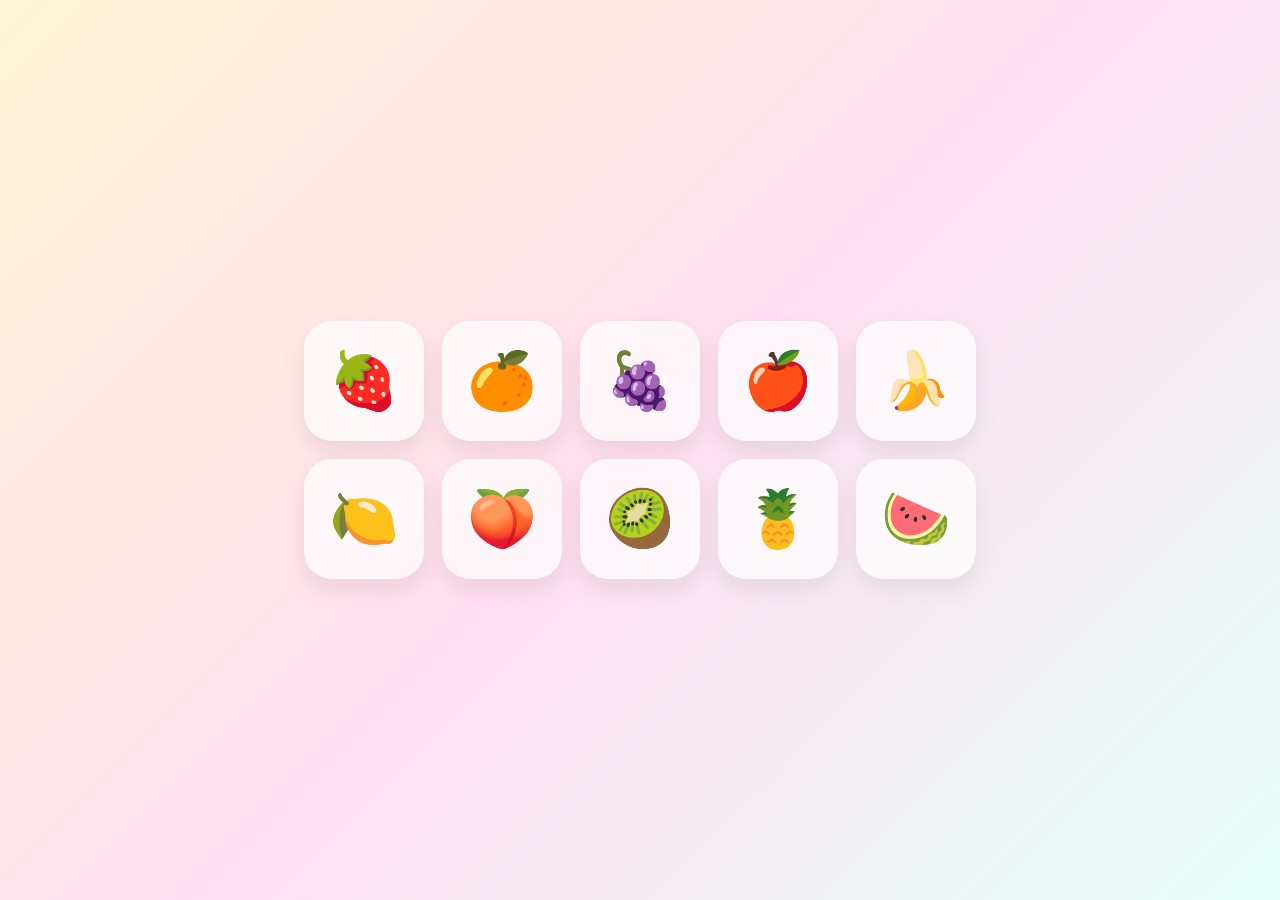
==== index.html @ a407fccf "Add files via upload" ====
<!DOCTYPE html>
<html lang="ja">
<head>
  <meta charset="UTF-8" />
  <meta name="viewport" content="width=device-width, initial-scale=1.0" />
  <title>🍓</title>
  <link rel="stylesheet" href="fruits_style.css" />
</head>
<body>
  <div class="grid">
    <div class="fruit-card" data-emoji="🍓">🍓</div>
    <div class="fruit-card" data-emoji="🍊">🍊</div>
    <div class="fruit-card" data-emoji="🍇">🍇</div>
    <div class="fruit-card" data-emoji="🍎">🍎</div>
    <div class="fruit-card" data-emoji="🍌">🍌</div>
    <div class="fruit-card" data-emoji="🍋">🍋</div>
    <div class="fruit-card" data-emoji="🍑">🍑</div>
    <div class="fruit-card" data-emoji="🥝">🥝</div>
    <div class="fruit-card" data-emoji="🍍">🍍</div>
    <div class="fruit-card" data-emoji="🍉">🍉</div>
  </div>

  <script src="fruits_script.js"></script>
</body>
</html>
---- fruits_style.css ----
body {
  margin: 0;
  min-height: 100vh;
  background: linear-gradient(135deg, #fff4d6, #ffdff0, #e6fff8);
  display: flex;
  align-items: center;
  justify-content: center;
  overflow: hidden;
  font-family: sans-serif;
}

.grid {
  display: grid;
  grid-template-columns: repeat(5, 120px);
  gap: 18px;
}

.fruit-card {
  position: relative;
  width: 120px;
  height: 120px;
  border-radius: 28px;
  background: rgba(255, 255, 255, 0.72);
  display: flex;
  align-items: center;
  justify-content: center;
  font-size: 3.5rem;
  box-shadow: 0 10px 25px rgba(0,0,0,0.08);
  cursor: pointer;
  overflow: visible;
}

.pop {
  position: absolute;
  font-size: 1.8rem;
  pointer-events: none;
  animation: fly 900ms ease-out forwards;
}

@keyframes fly {
  0% {
    transform: translate(0, 0) scale(0.6) rotate(0deg);
    opacity: 1;
  }
  100% {
    transform: translate(var(--dx), var(--dy)) scale(1.2) rotate(var(--rot));
    opacity: 0;
  }
}
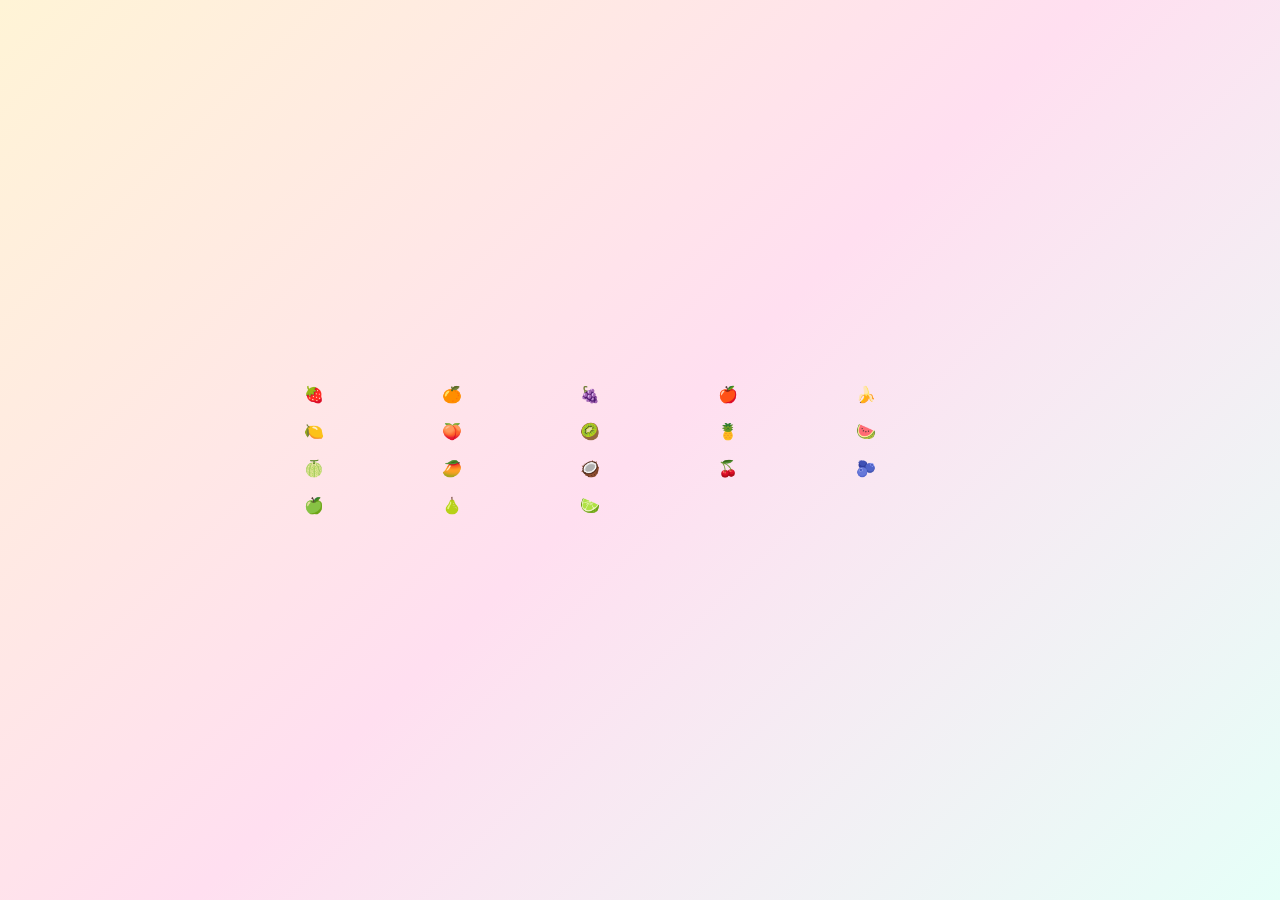
==== commit 85cc5205: "Update index.html" ====
--- a/index.html
+++ b/index.html
@@ -18,8 +18,16 @@
     <div class="fruit-card" data-emoji="🥝">🥝</div>
     <div class="fruit-card" data-emoji="🍍">🍍</div>
     <div class="fruit-card" data-emoji="🍉">🍉</div>
+    <div class="fruit-card" data-emoji="🍈">🍈</div>
+    <div class="fruit-card" data-emoji="🥭">🥭</div>
+    <div class="fruit-card" data-emoji="🥥">🥥</div>
+    <div class="fruit-card" data-emoji="🍒">🍒</div>
+    <div class="fruit-card" data-emoji="🫐">🫐</div>
+    <div class="fruit-card" data-emoji="🍏">🍏</div>
+    <div class="fruit-card" data-emoji="🍐">🍐</div>
+    <div class="fruit-card" data-emoji="🍋‍🟩">🍋‍🟩</div>
   </div>
 
   <script src="fruits_script.js"></script>
 </body>
-</html>+</html>
--- a/fruits_style.css
+++ b/fruits_style.css
@@ -8,11 +8,37 @@
   overflow: hidden;
   font-family: sans-serif;
 }
-
+/*
 .grid {
   display: grid;
   grid-template-columns: repeat(5, 120px);
   gap: 18px;
+}
+*/
+
+/*スマホ対応*/
+.grid {
+  display: grid;
+  grid-template-columns: repeat(5, 120px);
+  gap: 18px;
+}
+
+@media (max-width: 600px) {
+  .grid {
+    grid-template-columns: repeat(3, 120px);
+    gap: 18px;
+  }
+
+  .fruit-card {
+    width: 120px;
+    height: 120px;
+    font-size: 3rem;
+  }
+}
+
+  .pop {
+    font-size: 1.4rem;
+  }
 }
 
 .fruit-card {
@@ -46,4 +72,4 @@
     transform: translate(var(--dx), var(--dy)) scale(1.2) rotate(var(--rot));
     opacity: 0;
   }
-}+}
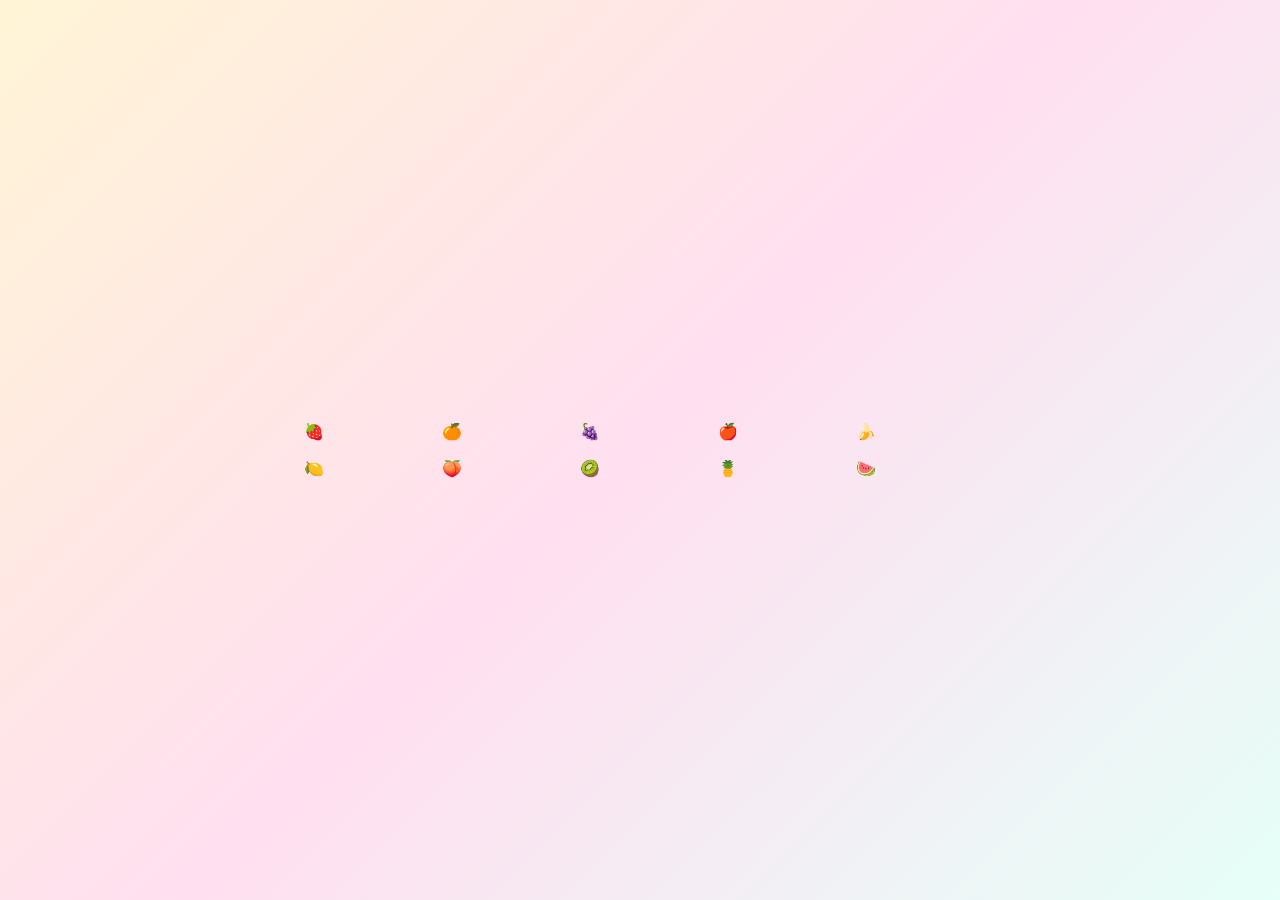
==== commit 70f9cae7: "Update index.html" ====
--- a/index.html
+++ b/index.html
@@ -18,6 +18,7 @@
     <div class="fruit-card" data-emoji="🥝">🥝</div>
     <div class="fruit-card" data-emoji="🍍">🍍</div>
     <div class="fruit-card" data-emoji="🍉">🍉</div>
+    <!--
     <div class="fruit-card" data-emoji="🍈">🍈</div>
     <div class="fruit-card" data-emoji="🥭">🥭</div>
     <div class="fruit-card" data-emoji="🥥">🥥</div>
@@ -26,6 +27,7 @@
     <div class="fruit-card" data-emoji="🍏">🍏</div>
     <div class="fruit-card" data-emoji="🍐">🍐</div>
     <div class="fruit-card" data-emoji="🍋‍🟩">🍋‍🟩</div>
+    -->
   </div>
 
   <script src="fruits_script.js"></script>
--- a/fruits_style.css
+++ b/fruits_style.css
@@ -25,11 +25,17 @@
 
 @media (max-width: 600px) {
   .grid {
+    grid-template-columns: repeat(4, 80px);
+    gap: 14px;
     grid-template-columns: repeat(3, 120px);
     gap: 18px;
   }
 
   .fruit-card {
+    aspect-ratio: 1 / 1;
+    width: 100%;
+    font-size: 2.2rem;
+    border-radius: 22px;
     width: 120px;
     height: 120px;
     font-size: 3rem;
@@ -43,8 +49,12 @@
 
 .fruit-card {
   position: relative;
+  /*
   width: 120px;
   height: 120px;
+  */
+  aspect-ratio: 1 / 1;
+  width: 100%;
   border-radius: 28px;
   background: rgba(255, 255, 255, 0.72);
   display: flex;
